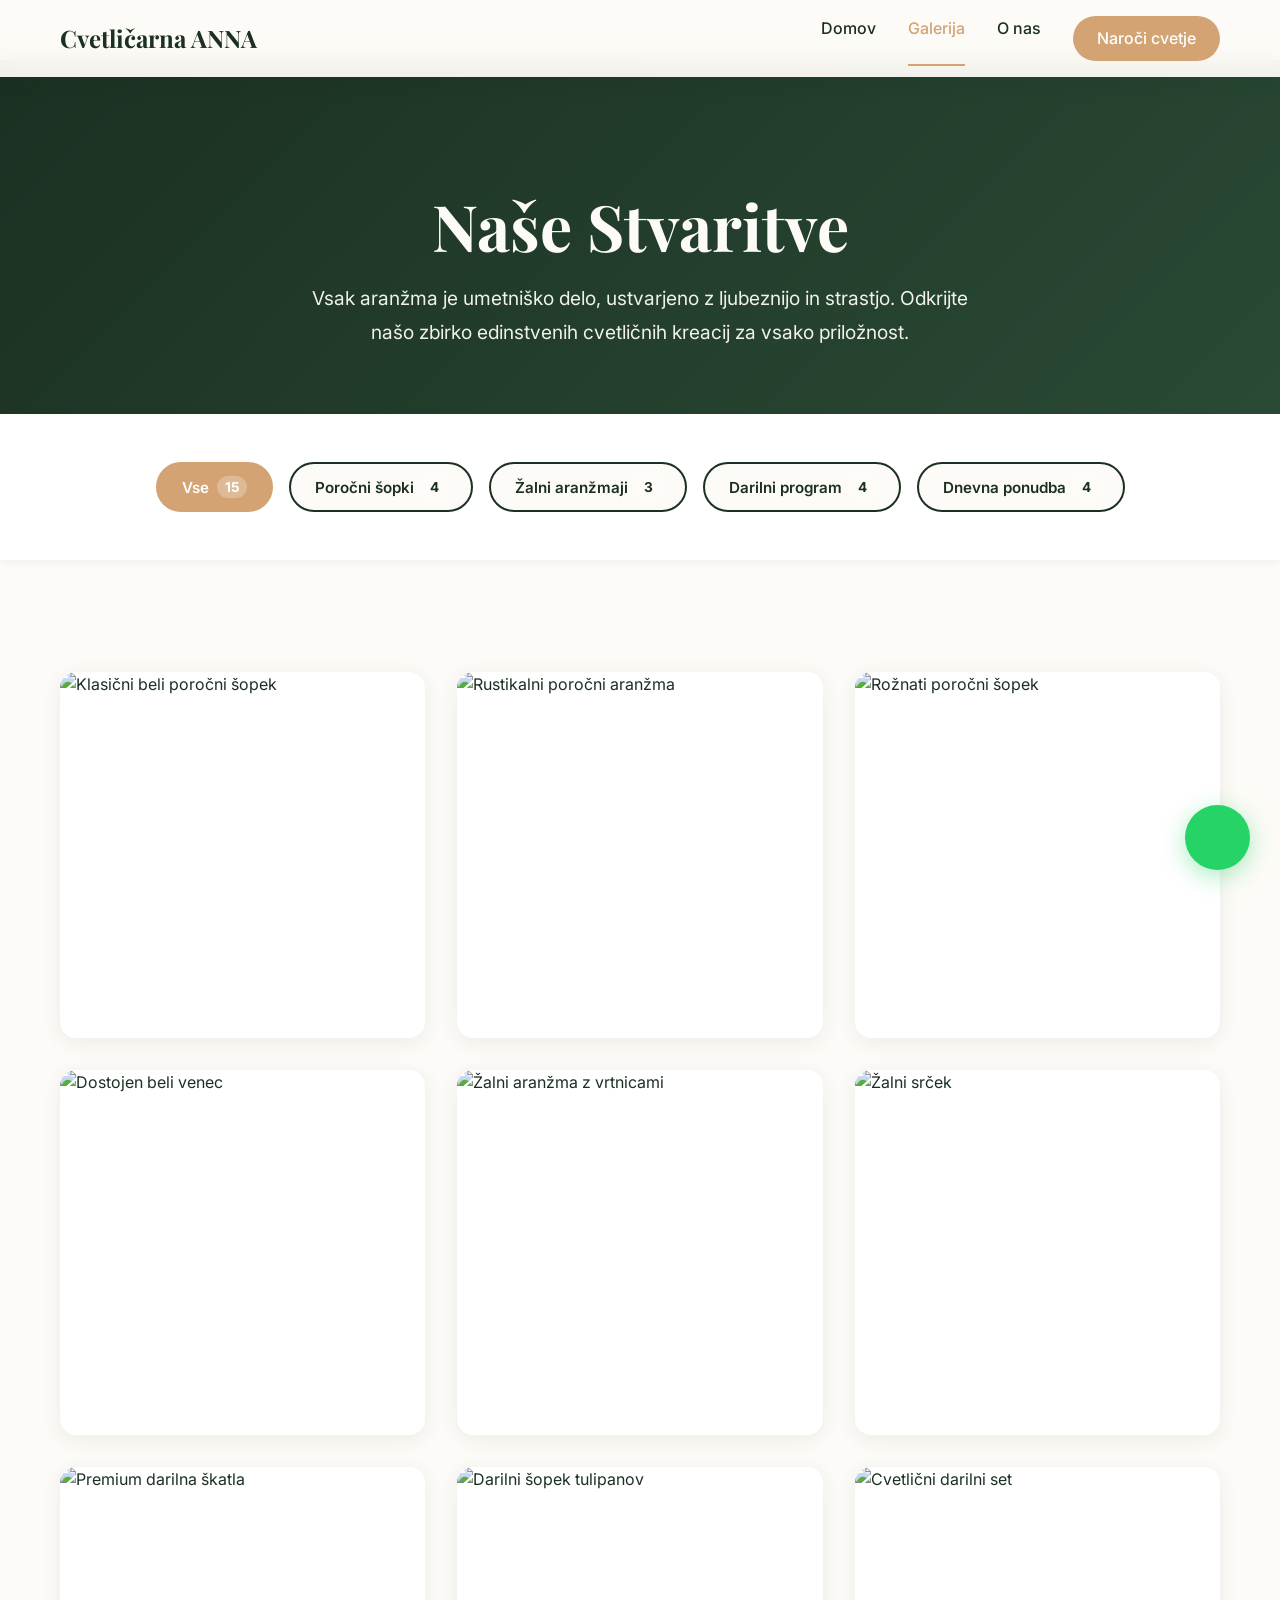
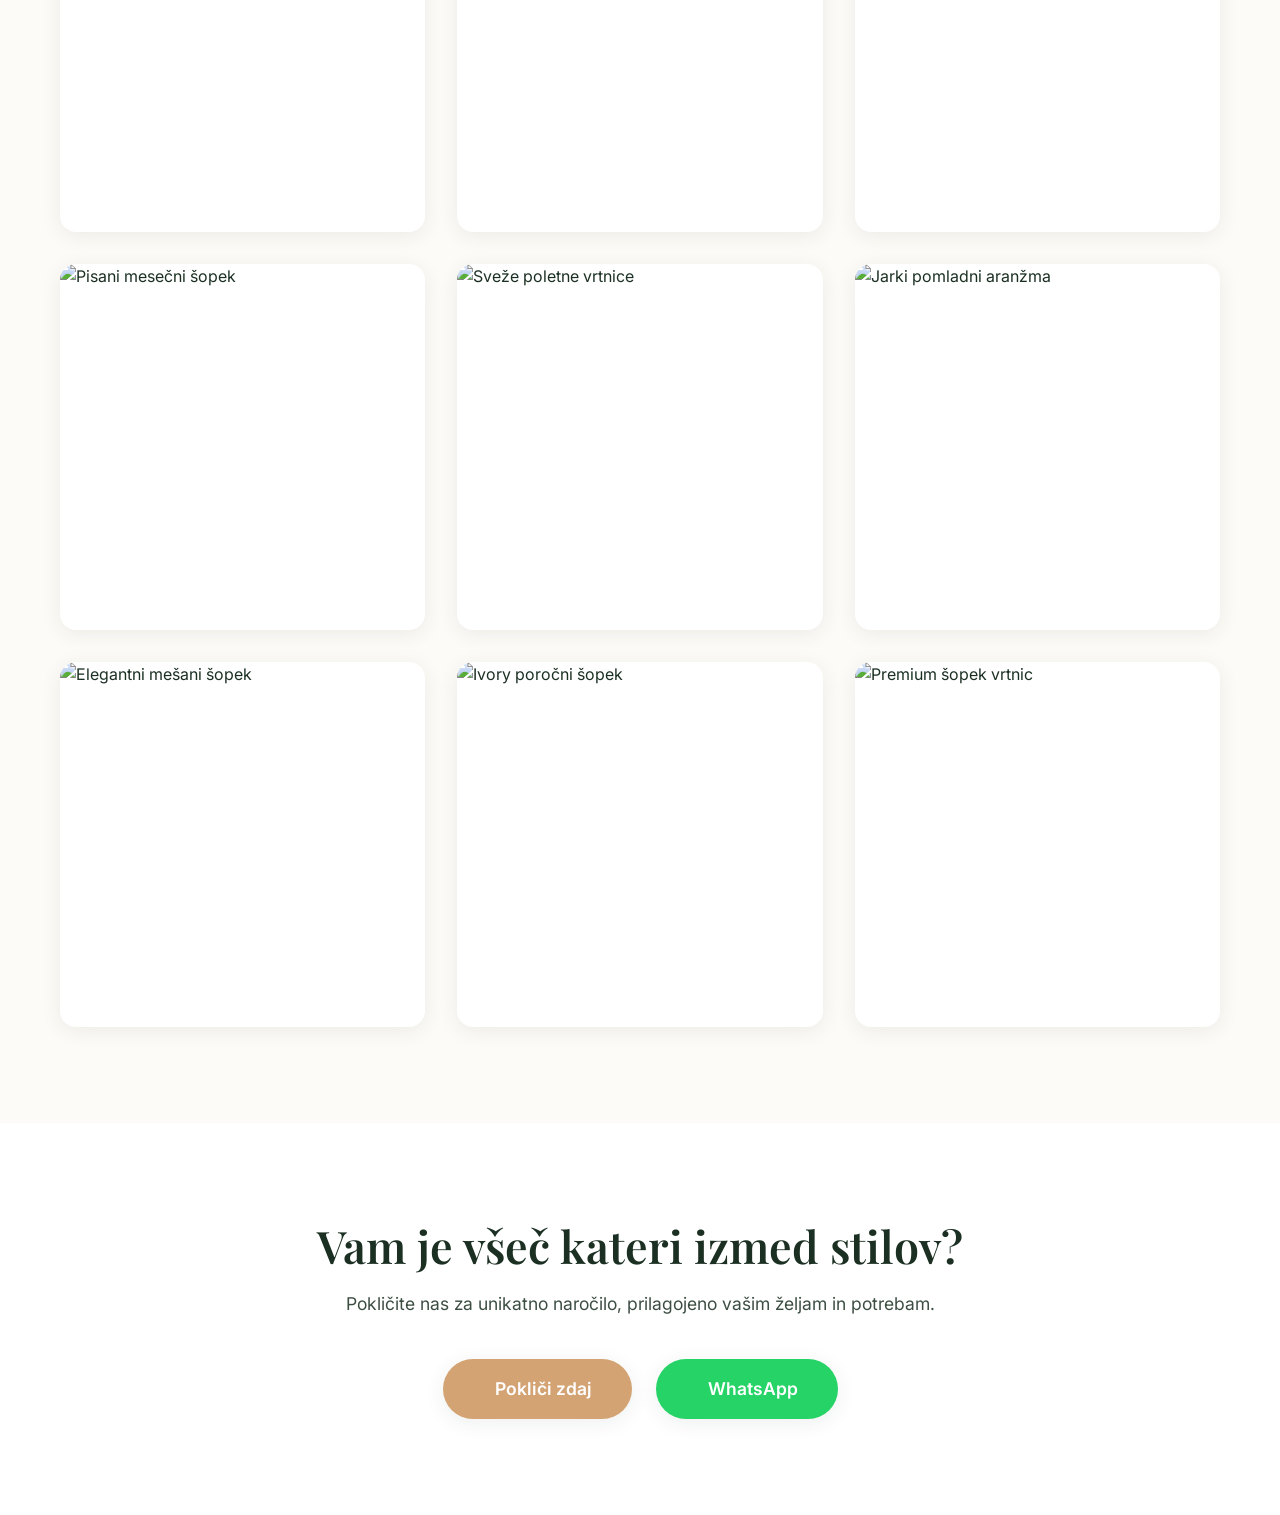
==== gallery.html @ af49a49c "first commit - Cvetlicarna ANNA website with gallery and order form" ====
<!DOCTYPE html>
<html lang="sl">
<head>
    <meta charset="UTF-8">
    <meta name="viewport" content="width=device-width, initial-scale=1.0">
    <meta name="description" content="Galerija Cvetličarne ANNA - Oglejte si naše najlepše cvetlične aranžmaje in šopke">
    <title>Galerija | Cvetličarna ANNA</title>
    
    <!-- Google Fonts -->
    <link rel="preconnect" href="https://fonts.googleapis.com">
    <link rel="preconnect" href="https://fonts.gstatic.com" crossorigin>
    <link href="https://fonts.googleapis.com/css2?family=Playfair+Display:wght@400;600;700&family=Inter:wght@300;400;500;600&display=swap" rel="stylesheet">
    
    <!-- Lucide Icons -->
    <script src="https://unpkg.com/lucide@latest"></script>
    
    <!-- CSS -->
    <link rel="stylesheet" href="styles.css">
    <link rel="stylesheet" href="gallery.css">
</head>
<body>
    <!-- Navigation -->
    <nav class="navbar">
        <div class="container">
            <div class="nav-content">
                <div class="logo">
                    <a href="index.html">Cvetličarna ANNA</a>
                </div>
                <div class="nav-links">
                    <a href="index.html">Domov</a>
                    <a href="gallery.html" class="active">Galerija</a>
                    <a href="index.html#about">O nas</a>
                    <a href="order.html" class="nav-cta">Naroči cvetje</a>
                </div>
                <button class="mobile-menu-toggle" id="mobileMenuToggle" aria-label="Odpri meni">
                    <span></span>
                    <span></span>
                    <span></span>
                </button>
            </div>
        </div>
    </nav>

    <!-- Mobile Menu -->
    <div class="mobile-menu" id="mobileMenu">
        <div class="mobile-menu-content">
            <a href="index.html" class="mobile-menu-link">
                <i data-lucide="home"></i>
                Domov
            </a>
            <a href="gallery.html" class="mobile-menu-link active">
                <i data-lucide="image"></i>
                Galerija
            </a>
            <a href="index.html#about" class="mobile-menu-link">
                <i data-lucide="info"></i>
                O nas
            </a>
            <a href="order.html" class="mobile-menu-link">
                <i data-lucide="shopping-bag"></i>
                Naroči cvetje
            </a>
        </div>
    </div>

    <!-- Gallery Header -->
    <section class="gallery-header">
        <div class="container">
            <h1 class="gallery-title">Naše Stvaritve</h1>
            <p class="gallery-subtitle">
                Vsak aranžma je umetniško delo, ustvarjeno z ljubeznijo in strastjo. 
                Odkrijte našo zbirko edinstvenih cvetličnih kreacij za vsako priložnost.
            </p>
        </div>
    </section>

    <!-- Filter Bar -->
    <section class="filter-section">
        <div class="container">
            <div class="filter-bar">
                <button class="filter-btn active" data-category="vse">
                    Vse
                    <span class="filter-count"></span>
                </button>
                <button class="filter-btn" data-category="porocni">
                    Poročni šopki
                    <span class="filter-count"></span>
                </button>
                <button class="filter-btn" data-category="zalni">
                    Žalni aranžmaji
                    <span class="filter-count"></span>
                </button>
                <button class="filter-btn" data-category="darilni">
                    Darilni program
                    <span class="filter-count"></span>
                </button>
                <button class="filter-btn" data-category="dnevna">
                    Dnevna ponudba
                    <span class="filter-count"></span>
                </button>
            </div>
        </div>
    </section>

    <!-- Gallery Grid -->
    <section class="gallery-section">
        <div class="container">
            <div class="gallery-grid" id="galleryGrid">
                <!-- Gallery items will be dynamically inserted here -->
            </div>
            
            <!-- Loading State -->
            <div class="loading-state" id="loadingState">
                <div class="spinner"></div>
                <p>Nalagamo galerijo...</p>
            </div>

            <!-- Empty State -->
            <div class="empty-state" id="emptyState" style="display: none;">
                <i data-lucide="search-x"></i>
                <p>Ni rezultatov za to kategorijo</p>
            </div>
        </div>
    </section>

    <!-- Call to Action -->
    <section class="gallery-cta">
        <div class="container">
            <div class="cta-content">
                <h2>Vam je všeč kateri izmed stilov?</h2>
                <p>Pokličite nas za unikatno naročilo, prilagojeno vašim željam in potrebam.</p>
                <div class="cta-buttons">
                    <a href="tel:+38640123456" class="cta-btn primary">
                        <i data-lucide="phone"></i>
                        Pokliči zdaj
                    </a>
                    <a href="https://wa.me/38640123456?text=Pozdravljeni,%20zanima%20me%20custom%20aranžma" 
                       class="cta-btn secondary" 
                       target="_blank">
                        <i data-lucide="message-circle"></i>
                        WhatsApp
                    </a>
                </div>
            </div>
        </div>
    </section>

    <!-- Lightbox Modal -->
    <div class="lightbox" id="lightbox">
        <button class="lightbox-close" id="lightboxClose" aria-label="Zapri">
            <i data-lucide="x"></i>
        </button>
        <button class="lightbox-nav lightbox-prev" id="lightboxPrev" aria-label="Prejšnja slika">
            <i data-lucide="chevron-left"></i>
        </button>
        <button class="lightbox-nav lightbox-next" id="lightboxNext" aria-label="Naslednja slika">
            <i data-lucide="chevron-right"></i>
        </button>
        <div class="lightbox-content">
            <img src="" alt="" id="lightboxImage">
            <div class="lightbox-info">
                <h3 id="lightboxTitle"></h3>
                <p id="lightboxCategory"></p>
                <p id="lightboxDescription"></p>
            </div>
        </div>
    </div>

    <!-- Sticky WhatsApp Button -->
    <a href="https://wa.me/38640123456?text=Pozdravljeni,%20zanima%20me%20naročilo%20šopka" 
       class="whatsapp-button" 
       target="_blank"
       aria-label="Naroči preko WhatsApp">
        <i data-lucide="message-circle"></i>
    </a>

    <!-- Gallery Data -->
    <script id="galleryData" type="application/json">
    [
        {
            "id": 1,
            "title": "Klasični beli poročni šopek",
            "category": "porocni",
            "description": "Eleganten šopek belih vrtnic in liziант z nežnimi detajli",
            "image": "https://images.unsplash.com/photo-1519225421980-715cb0215aed?w=800&q=80",
            "thumbnail": "https://images.unsplash.com/photo-1519225421980-715cb0215aed?w=400&q=80"
        },
        {
            "id": 2,
            "title": "Rustikalni poročni aranžma",
            "category": "porocni",
            "description": "Naravni šopek divjih cvetlic in zelenja z rustikalnim šarmom",
            "image": "https://images.unsplash.com/photo-1535254973040-607b474cb50d?w=800&q=80",
            "thumbnail": "https://images.unsplash.com/photo-1535254973040-607b474cb50d?w=400&q=80"
        },
        {
            "id": 3,
            "title": "Rožnati poročni šopek",
            "category": "porocni",
            "description": "Romantičen šopek rožnatih potonik in vrtnic",
            "image": "https://images.unsplash.com/photo-1525310072745-f49212b5ac6d?w=800&q=80",
            "thumbnail": "https://images.unsplash.com/photo-1525310072745-f49212b5ac6d?w=400&q=80"
        },
        {
            "id": 4,
            "title": "Dostojen beli venec",
            "category": "zalni",
            "description": "Klasičen žalni venec iz belih krizantem in lilij",
            "image": "https://images.unsplash.com/photo-1490750967868-88aa4486c946?w=800&q=80",
            "thumbnail": "https://images.unsplash.com/photo-1490750967868-88aa4486c946?w=400&q=80"
        },
        {
            "id": 5,
            "title": "Žalni aranžma z vrtnicami",
            "category": "zalni",
            "description": "Eleganten žalni šopek rdečih in belih vrtnic",
            "image": "https://images.unsplash.com/photo-1455659817273-f96807779a8a?w=800&q=80",
            "thumbnail": "https://images.unsplash.com/photo-1455659817273-f96807779a8a?w=400&q=80"
        },
        {
            "id": 6,
            "title": "Žalni srček",
            "category": "zalni",
            "description": "Srčast žalni aranžma z belimi cvetlicami",
            "image": "https://images.unsplash.com/photo-1508610048659-a06b669e3321?w=800&q=80",
            "thumbnail": "https://images.unsplash.com/photo-1508610048659-a06b669e3321?w=400&q=80"
        },
        {
            "id": 7,
            "title": "Premium darilna škatla",
            "category": "darilni",
            "description": "Luksuzna škatla z rožami in pralineji",
            "image": "https://images.unsplash.com/photo-1591886960571-74d43a9d4166?w=800&q=80",
            "thumbnail": "https://images.unsplash.com/photo-1591886960571-74d43a9d4166?w=400&q=80"
        },
        {
            "id": 8,
            "title": "Darilni šopek tulipanov",
            "category": "darilni",
            "description": "Sveži barviti tulipani v elegantnem zavoju",
            "image": "https://images.unsplash.com/photo-1490750967868-88aa4486c946?w=800&q=80",
            "thumbnail": "https://images.unsplash.com/photo-1490750967868-88aa4486c946?w=400&q=80"
        },
        {
            "id": 9,
            "title": "Cvetlični darilni set",
            "category": "darilni",
            "description": "Komplet cvetlic z dišečimi svečkami",
            "image": "https://images.unsplash.com/photo-1563241527-3004b7be0ffd?w=800&q=80",
            "thumbnail": "https://images.unsplash.com/photo-1563241527-3004b7be0ffd?w=400&q=80"
        },
        {
            "id": 10,
            "title": "Pisani mesečni šopek",
            "category": "dnevna",
            "description": "Sezonski miks najsvežjih cvetlic dneva",
            "image": "https://images.unsplash.com/photo-1561181286-d3fee7d55364?w=800&q=80",
            "thumbnail": "https://images.unsplash.com/photo-1561181286-d3fee7d55364?w=400&q=80"
        },
        {
            "id": 11,
            "title": "Sveže poletne vrtnice",
            "category": "dnevna",
            "description": "Klasičen šopek rdečih vrtnic",
            "image": "https://images.unsplash.com/photo-1518895312237-a9e23508077d?w=800&q=80",
            "thumbnail": "https://images.unsplash.com/photo-1518895312237-a9e23508077d?w=400&q=80"
        },
        {
            "id": 12,
            "title": "Jarki pomladni aranžma",
            "category": "dnevna",
            "description": "Barvit miks pomladnih cvetlic",
            "image": "https://images.unsplash.com/photo-1487070183336-b863922373d4?w=800&q=80",
            "thumbnail": "https://images.unsplash.com/photo-1487070183336-b863922373d4?w=400&q=80"
        },
        {
            "id": 13,
            "title": "Elegantni mešani šopek",
            "category": "dnevna",
            "description": "Kombinacija eksotičnih in klasičnih cvetlic",
            "image": "https://images.unsplash.com/photo-1496062031456-07b8f162a322?w=800&q=80",
            "thumbnail": "https://images.unsplash.com/photo-1496062031456-07b8f162a322?w=400&q=80"
        },
        {
            "id": 14,
            "title": "Ivory poročni šopek",
            "category": "porocni",
            "description": "Razkošen šopek slonokoščenih vrtnic z zlatimi akcenti",
            "image": "https://images.unsplash.com/photo-1515440866-36c7a41c65b3?w=800&q=80",
            "thumbnail": "https://images.unsplash.com/photo-1515440866-36c7a41c65b3?w=400&q=80"
        },
        {
            "id": 15,
            "title": "Premium šopek vrtnic",
            "category": "darilni",
            "description": "101 rdeča vrtnica v premium izvedbi",
            "image": "https://images.unsplash.com/photo-1503935985-b18e9f933588?w=800&q=80",
            "thumbnail": "https://images.unsplash.com/photo-1503935985-b18e9f933588?w=400&q=80"
        }
    ]
    </script>

    <!-- JavaScript -->
    <script src="navigation.js"></script>
    <script src="gallery.js"></script>
    <script>
        lucide.createIcons();
    </script>
</body>
</html>
---- styles.css ----
/* ==========================================
   CSS Variables & Reset
   ========================================== */

:root {
    --cream: #FDFBF7;
    --forest-green: #1B3022;
    --dusty-rose: #D4A373;
    --white: #FFFFFF;
    --light-green: #2a4a35;
    --soft-shadow: 0 4px 20px rgba(27, 48, 34, 0.08);
    --medium-shadow: 0 8px 30px rgba(27, 48, 34, 0.12);
    --hover-shadow: 0 12px 40px rgba(27, 48, 34, 0.16);
}

* {
    margin: 0;
    padding: 0;
    box-sizing: border-box;
}

html {
    scroll-behavior: smooth;
}

body {
    font-family: 'Inter', sans-serif;
    background-color: var(--cream);
    color: var(--forest-green);
    line-height: 1.6;
    overflow-x: hidden;
}

h1, h2, h3, h4, h5, h6 {
    font-family: 'Playfair Display', serif;
    font-weight: 600;
    line-height: 1.2;
}

a {
    text-decoration: none;
    color: inherit;
}

img {
    max-width: 100%;
    height: auto;
    display: block;
}

/* ==========================================
   Container & Utilities
   ========================================== */

.container {
    max-width: 1200px;
    margin: 0 auto;
    padding: 0 20px;
}

/* ==========================================
   Navigation
   ========================================== */

.navbar {
    position: fixed;
    top: 0;
    left: 0;
    right: 0;
    background: rgba(253, 251, 247, 0.95);
    backdrop-filter: blur(10px);
    box-shadow: var(--soft-shadow);
    z-index: 1000;
    padding: 1rem 0;
}

.nav-content {
    display: flex;
    justify-content: space-between;
    align-items: center;
}

.logo {
    font-family: 'Playfair Display', serif;
    font-size: 1.5rem;
    font-weight: 700;
    color: var(--forest-green);
}

.nav-links {
    display: flex;
    gap: 2rem;
}

.nav-links a {
    color: var(--forest-green);
    font-weight: 500;
    transition: color 0.3s ease;
    position: relative;
}

.nav-links a::after {
    content: '';
    position: absolute;
    bottom: -5px;
    left: 0;
    width: 0;
    height: 2px;
    background: var(--dusty-rose);
    transition: width 0.3s ease;
}

.nav-links a:hover {
    color: var(--dusty-rose);
}

.nav-links a:hover::after {
    width: 100%;
}

/* Navigation CTA Button */
.nav-cta {
    background: var(--dusty-rose);
    color: var(--white) !important;
    padding: 0.6rem 1.5rem;
    border-radius: 50px;
    font-weight: 600;
    transition: all 0.3s ease;
}

.nav-cta:hover {
    background: #c49363;
    transform: translateY(-2px);
}

.nav-cta::after {
    display: none;
}

.nav-links a.active {
    color: var(--dusty-rose);
}

.nav-links a.active::after {
    width: 100%;
}

/* Logo Link */
.logo a {
    color: var(--forest-green);
    text-decoration: none;
}

/* Mobile Menu Toggle */
.mobile-menu-toggle {
    display: none;
    flex-direction: column;
    gap: 5px;
    background: transparent;
    border: none;
    cursor: pointer;
    padding: 0.5rem;
    z-index: 1001;
}

.mobile-menu-toggle span {
    width: 28px;
    height: 3px;
    background: var(--forest-green);
    border-radius: 3px;
    transition: all 0.3s ease;
}

.mobile-menu-toggle.active span:nth-child(1) {
    transform: rotate(45deg) translate(8px, 8px);
}

.mobile-menu-toggle.active span:nth-child(2) {
    opacity: 0;
}

.mobile-menu-toggle.active span:nth-child(3) {
    transform: rotate(-45deg) translate(7px, -7px);
}

/* Mobile Menu */
.mobile-menu {
    position: fixed;
    top: 60px;
    left: 0;
    right: 0;
    background: var(--white);
    box-shadow: 0 10px 30px rgba(0, 0, 0, 0.1);
    z-index: 999;
    transform: translateY(-100%);
    opacity: 0;
    transition: all 0.3s ease;
    visibility: hidden;
}

.mobile-menu.active {
    transform: translateY(0);
    opacity: 1;
    visibility: visible;
}

.mobile-menu-content {
    padding: 1rem 0;
}

.mobile-menu-link {
    display: flex;
    align-items: center;
    gap: 1rem;
    padding: 1rem 2rem;
    color: var(--forest-green);
    font-weight: 500;
    transition: all 0.3s ease;
    border-left: 4px solid transparent;
}

.mobile-menu-link:hover,
.mobile-menu-link.active {
    background: var(--cream);
    border-left-color: var(--dusty-rose);
    color: var(--dusty-rose);
}

.mobile-menu-link svg {
    width: 22px;
    height: 22px;
}

/* ==========================================
   Hero Section
   ========================================== */

.hero {
    position: relative;
    height: 100vh;
    min-height: 600px;
    display: flex;
    align-items: center;
    justify-content: center;
    background: linear-gradient(135deg, var(--forest-green) 0%, var(--light-green) 100%);
    background-image: 
        linear-gradient(135deg, rgba(27, 48, 34, 0.85) 0%, rgba(42, 74, 53, 0.85) 100%),
        url('data:image/svg+xml,%3Csvg width="60" height="60" viewBox="0 0 60 60" xmlns="http://www.w3.org/2000/svg"%3E%3Cg fill="none" fill-rule="evenodd"%3E%3Cg fill="%23ffffff" fill-opacity="0.05"%3E%3Cpath d="M36 34v-4h-2v4h-4v2h4v4h2v-4h4v-2h-4zm0-30V0h-2v4h-4v2h4v4h2V6h4V4h-4zM6 34v-4H4v4H0v2h4v4h2v-4h4v-2H6zM6 4V0H4v4H0v2h4v4h2V6h4V4H6z"/%3E%3C/g%3E%3C/g%3E%3C/svg%3E');
    text-align: center;
    overflow: hidden;
    margin-top: 60px;
}

.hero-overlay {
    position: absolute;
    top: 0;
    left: 0;
    right: 0;
    bottom: 0;
    background: radial-gradient(circle at 50% 50%, rgba(212, 163, 115, 0.1) 0%, transparent 70%);
}

.hero-content {
    position: relative;
    z-index: 2;
    padding: 2rem;
    animation: fadeInUp 1s ease-out;
}

.hero-title {
    font-size: clamp(2.5rem, 6vw, 4.5rem);
    color: var(--cream);
    margin-bottom: 1rem;
    text-shadow: 2px 2px 20px rgba(0, 0, 0, 0.3);
}

.hero-subtitle {
    font-size: clamp(1rem, 2vw, 1.4rem);
    color: var(--cream);
    margin-bottom: 2.5rem;
    opacity: 0.95;
}

.cta-button {
    display: inline-flex;
    align-items: center;
    gap: 0.75rem;
    background: var(--dusty-rose);
    color: var(--white);
    padding: 1rem 2.5rem;
    border-radius: 50px;
    font-weight: 600;
    font-size: 1.1rem;
    box-shadow: var(--medium-shadow);
    transition: all 0.3s ease;
}

.cta-button:hover {
    background: #c49363;
    transform: translateY(-3px);
    box-shadow: var(--hover-shadow);
}

.cta-button svg {
    width: 24px;
    height: 24px;
}

@keyframes fadeInUp {
    from {
        opacity: 0;
        transform: translateY(30px);
    }
    to {
        opacity: 1;
        transform: translateY(0);
    }
}

/* ==========================================
   About Section
   ========================================== */

.about {
    padding: 6rem 0;
    background: var(--cream);
}

.about-content {
    display: grid;
    grid-template-columns: 1fr 1fr;
    gap: 4rem;
    align-items: center;
}

.section-title {
    font-size: clamp(2rem, 4vw, 3rem);
    color: var(--forest-green);
    margin-bottom: 1.5rem;
}

.section-title.centered {
    text-align: center;
}

.section-subtitle {
    text-align: center;
    font-size: 1.1rem;
    color: var(--light-green);
    margin-bottom: 3rem;
    opacity: 0.9;
}

.about-text p {
    margin-bottom: 1.5rem;
    color: var(--forest-green);
    font-size: 1.05rem;
    line-height: 1.8;
}

.about-image {
    position: relative;
}

.image-placeholder {
    background: linear-gradient(135deg, var(--forest-green), var(--light-green));
    aspect-ratio: 4/5;
    border-radius: 20px;
    display: flex;
    flex-direction: column;
    align-items: center;
    justify-content: center;
    color: var(--cream);
    box-shadow: var(--medium-shadow);
}

.image-placeholder svg {
    width: 80px;
    height: 80px;
    margin-bottom: 1rem;
    opacity: 0.8;
}

.image-placeholder p {
    font-family: 'Playfair Display', serif;
    font-size: 1.2rem;
}

/* ==========================================
   Services Section
   ========================================== */

.services {
    padding: 6rem 0;
    background: var(--white);
}

.services-grid {
    display: grid;
    grid-template-columns: repeat(auto-fit, minmax(250px, 1fr));
    gap: 2rem;
    margin-top: 3rem;
}

.service-card {
    position: relative;
    background: var(--cream);
    padding: 2.5rem 2rem;
    border-radius: 16px;
    text-align: center;
    transition: all 0.4s ease;
    overflow: hidden;
    box-shadow: var(--soft-shadow);
}

.service-card::before {
    content: '';
    position: absolute;
    top: 0;
    left: 0;
    right: 0;
    height: 4px;
    background: var(--dusty-rose);
    transform: scaleX(0);
    transition: transform 0.4s ease;
}

.service-card:hover::before {
    transform: scaleX(1);
}

.service-card:hover {
    transform: translateY(-8px);
    box-shadow: var(--hover-shadow);
}

.service-icon {
    width: 80px;
    height: 80px;
    margin: 0 auto 1.5rem;
    background: var(--forest-green);
    border-radius: 50%;
    display: flex;
    align-items: center;
    justify-content: center;
    transition: all 0.4s ease;
}

.service-card:hover .service-icon {
    background: var(--dusty-rose);
    transform: scale(1.1);
}

.service-icon svg {
    width: 40px;
    height: 40px;
    color: var(--cream);
}

.service-card h3 {
    font-size: 1.5rem;
    margin-bottom: 1rem;
    color: var(--forest-green);
}

.service-card p {
    color: var(--forest-green);
    opacity: 0.85;
    line-height: 1.6;
}

.card-accent {
    position: absolute;
    bottom: -20px;
    right: -20px;
    width: 100px;
    height: 100px;
    background: var(--dusty-rose);
    opacity: 0.05;
    border-radius: 50%;
}

/* ==========================================
   Gallery Section
   ========================================== */

.gallery {
    padding: 6rem 0;
    background: var(--cream);
}

.gallery-grid {
    display: grid;
    grid-template-columns: repeat(auto-fit, minmax(300px, 1fr));
    gap: 1.5rem;
    margin-top: 3rem;
}

.gallery-item {
    position: relative;
    overflow: hidden;
    border-radius: 12px;
    aspect-ratio: 1;
    box-shadow: var(--soft-shadow);
    transition: all 0.4s ease;
}

.gallery-item:hover {
    transform: scale(1.03);
    box-shadow: var(--hover-shadow);
}

.gallery-placeholder {
    width: 100%;
    height: 100%;
    background: linear-gradient(135deg, var(--light-green), var(--forest-green));
    display: flex;
    flex-direction: column;
    align-items: center;
    justify-content: center;
    color: var(--cream);
}

.gallery-placeholder svg {
    width: 50px;
    height: 50px;
    margin-bottom: 1rem;
    opacity: 0.7;
}

.gallery-placeholder p {
    font-family: 'Playfair Display', serif;
    font-size: 1.1rem;
    opacity: 0.9;
}

/* ==========================================
   Testimonials Section
   ========================================== */

.testimonials {
    padding: 6rem 0;
    background: var(--white);
}

.rating-summary {
    text-align: center;
    margin-bottom: 3rem;
}

.stars {
    display: flex;
    justify-content: center;
    gap: 0.5rem;
    margin-bottom: 1rem;
}

.star-filled {
    color: #FFB800;
    fill: #FFB800;
    width: 28px;
    height: 28px;
}

.rating-text {
    font-size: 1.1rem;
    color: var(--forest-green);
    font-weight: 500;
}

.testimonials-grid {
    display: grid;
    grid-template-columns: repeat(auto-fit, minmax(300px, 1fr));
    gap: 2rem;
    margin-top: 2rem;
}

.testimonial-card {
    background: var(--cream);
    padding: 2rem;
    border-radius: 16px;
    box-shadow: var(--soft-shadow);
    transition: all 0.3s ease;
}

.testimonial-card:hover {
    transform: translateY(-5px);
    box-shadow: var(--medium-shadow);
}

.stars-small {
    display: flex;
    gap: 0.3rem;
    margin-bottom: 1rem;
}

.stars-small svg {
    width: 18px;
    height: 18px;
}

.testimonial-text {
    font-style: italic;
    margin-bottom: 1rem;
    line-height: 1.7;
    color: var(--forest-green);
}

.testimonial-author {
    font-weight: 600;
    color: var(--dusty-rose);
}

/* ==========================================
   Footer Section
   ========================================== */

.footer {
    background: var(--forest-green);
    color: var(--cream);
    padding: 4rem 0 2rem;
}

.footer-content {
    display: grid;
    grid-template-columns: repeat(auto-fit, minmax(250px, 1fr));
    gap: 3rem;
    margin-bottom: 3rem;
}

.footer-column h3 {
    font-size: 1.8rem;
    margin-bottom: 1rem;
    color: var(--cream);
}

.footer-column h4 {
    font-size: 1.3rem;
    margin-bottom: 1rem;
    color: var(--dusty-rose);
}

.footer-description {
    opacity: 0.9;
    line-height: 1.6;
}

.contact-item {
    display: flex;
    align-items: center;
    gap: 0.75rem;
    margin-bottom: 1rem;
}

.contact-item svg {
    width: 20px;
    height: 20px;
    color: var(--dusty-rose);
}

.contact-item a {
    transition: color 0.3s ease;
}

.contact-item a:hover {
    color: var(--dusty-rose);
}

.map-placeholder {
    background: var(--light-green);
    padding: 2rem;
    border-radius: 12px;
    text-align: center;
    cursor: pointer;
    transition: all 0.3s ease;
}

.map-placeholder:hover {
    background: var(--dusty-rose);
}

.map-placeholder svg {
    width: 40px;
    height: 40px;
    margin: 0 auto 0.5rem;
}

.map-placeholder small {
    display: block;
    opacity: 0.8;
    margin-top: 0.5rem;
}

.footer-bottom {
    text-align: center;
    padding-top: 2rem;
    border-top: 1px solid rgba(253, 251, 247, 0.1);
    opacity: 0.8;
}

/* ==========================================
   WhatsApp Button
   ========================================== */

.whatsapp-button {
    position: fixed;
    bottom: 30px;
    right: 30px;
    width: 65px;
    height: 65px;
    background: #25D366;
    border-radius: 50%;
    display: flex;
    align-items: center;
    justify-content: center;
    box-shadow: 0 6px 25px rgba(37, 211, 102, 0.4);
    z-index: 9999;
    transition: all 0.3s ease;
    animation: pulse 2s infinite;
}

.whatsapp-button:hover {
    transform: scale(1.1);
    box-shadow: 0 8px 30px rgba(37, 211, 102, 0.6);
}

.whatsapp-button svg {
    width: 35px;
    height: 35px;
    color: white;
}

@keyframes pulse {
    0%, 100% {
        box-shadow: 0 6px 25px rgba(37, 211, 102, 0.4);
    }
    50% {
        box-shadow: 0 6px 35px rgba(37, 211, 102, 0.6);
    }
}

/* ==========================================
   Responsive Design
   ========================================== */

@media (max-width: 768px) {
    .nav-links {
        display: none;
    }

    .mobile-menu-toggle {
        display: flex;
    }

    .hero {
        margin-top: 60px;
        min-height: 500px;
    }

    .hero-content {
        padding: 1rem;
    }

    .about-content {
        grid-template-columns: 1fr;
        gap: 2rem;
    }

    .about-image {
        order: -1;
    }

    .services-grid {
        grid-template-columns: 1fr;
    }

    .gallery-grid {
        grid-template-columns: repeat(auto-fit, minmax(200px, 1fr));
        gap: 1rem;
    }

    .testimonials-grid {
        grid-template-columns: 1fr;
    }

    .footer-content {
        grid-template-columns: 1fr;
        gap: 2rem;
    }

    .whatsapp-button {
        width: 55px;
        height: 55px;
        bottom: 20px;
        right: 20px;
    }

    .whatsapp-button svg {
        width: 30px;
        height: 30px;
    }
}

@media (max-width: 480px) {
    .nav-links {
        display: none;
    }

    .mobile-menu-toggle {
        display: flex;
    }

    .logo {
        font-size: 1.2rem;
    }

    .section-title {
        font-size: 1.8rem;
    }

    .cta-button {
        padding: 0.9rem 2rem;
        font-size: 1rem;
    }
}

/* ==========================================
   Performance Optimizations
   ========================================== */

@media (prefers-reduced-motion: reduce) {
    * {
        animation-duration: 0.01ms !important;
        animation-iteration-count: 1 !important;
        transition-duration: 0.01ms !important;
    }
}
---- gallery.css ----
/* ==========================================
   Gallery Page Styles
   ========================================== */

/* Gallery Header */
.gallery-header {
    padding: 8rem 0 4rem;
    background: linear-gradient(135deg, var(--forest-green) 0%, var(--light-green) 100%);
    text-align: center;
    margin-top: 60px;
}

.gallery-title {
    font-size: clamp(2.5rem, 5vw, 4rem);
    color: var(--cream);
    margin-bottom: 1rem;
    font-weight: 700;
}

.gallery-subtitle {
    font-size: clamp(1rem, 2vw, 1.2rem);
    color: var(--cream);
    max-width: 700px;
    margin: 0 auto;
    opacity: 0.95;
    line-height: 1.8;
}

/* Filter Section */
.filter-section {
    padding: 3rem 0;
    background: var(--white);
    position: sticky;
    top: 60px;
    z-index: 100;
    box-shadow: 0 2px 10px rgba(0, 0, 0, 0.05);
}

.filter-bar {
    display: flex;
    gap: 1rem;
    justify-content: center;
    flex-wrap: wrap;
}

.filter-btn {
    padding: 0.75rem 1.5rem;
    background: var(--cream);
    color: var(--forest-green);
    border: 2px solid var(--forest-green);
    border-radius: 50px;
    font-weight: 600;
    font-size: 0.95rem;
    cursor: pointer;
    transition: all 0.3s ease;
    display: flex;
    align-items: center;
    gap: 0.5rem;
    font-family: 'Inter', sans-serif;
}

.filter-btn:hover {
    background: var(--forest-green);
    color: var(--cream);
    transform: translateY(-2px);
    box-shadow: var(--soft-shadow);
}

.filter-btn.active {
    background: var(--dusty-rose);
    border-color: var(--dusty-rose);
    color: var(--white);
}

.filter-count {
    background: rgba(255, 255, 255, 0.3);
    padding: 0.2rem 0.5rem;
    border-radius: 12px;
    font-size: 0.85rem;
    font-weight: 700;
}

.filter-btn.active .filter-count {
    background: rgba(255, 255, 255, 0.25);
}

/* Gallery Section */
.gallery-section {
    padding: 4rem 0 6rem;
    background: var(--cream);
    min-height: 500px;
}

.gallery-grid {
    display: grid;
    grid-template-columns: repeat(auto-fill, minmax(300px, 1fr));
    gap: 2rem;
    animation: fadeIn 0.5s ease;
}

@keyframes fadeIn {
    from {
        opacity: 0;
    }
    to {
        opacity: 1;
    }
}

.gallery-item {
    position: relative;
    overflow: hidden;
    border-radius: 16px;
    cursor: pointer;
    background: var(--white);
    box-shadow: var(--soft-shadow);
    transition: all 0.4s cubic-bezier(0.4, 0, 0.2, 1);
    animation: scaleIn 0.5s cubic-bezier(0.4, 0, 0.2, 1);
}

@keyframes scaleIn {
    from {
        opacity: 0;
        transform: scale(0.9);
    }
    to {
        opacity: 1;
        transform: scale(1);
    }
}

.gallery-item.fade-out {
    animation: fadeOut 0.3s ease forwards;
}

@keyframes fadeOut {
    to {
        opacity: 0;
        transform: scale(0.95);
    }
}

.gallery-item:hover {
    transform: translateY(-8px);
    box-shadow: var(--hover-shadow);
}

.gallery-item-image {
    width: 100%;
    height: 350px;
    object-fit: cover;
    transition: transform 0.5s cubic-bezier(0.4, 0, 0.2, 1);
}

.gallery-item:hover .gallery-item-image {
    transform: scale(1.1);
}

.gallery-item-overlay {
    position: absolute;
    bottom: 0;
    left: 0;
    right: 0;
    background: linear-gradient(to top, rgba(27, 48, 34, 0.95), transparent);
    padding: 2rem 1.5rem 1.5rem;
    transform: translateY(100%);
    transition: transform 0.4s cubic-bezier(0.4, 0, 0.2, 1);
}

.gallery-item:hover .gallery-item-overlay {
    transform: translateY(0);
}

.gallery-item-title {
    color: var(--cream);
    font-size: 1.3rem;
    font-family: 'Playfair Display', serif;
    margin-bottom: 0.5rem;
}

.gallery-item-category {
    color: var(--dusty-rose);
    font-size: 0.9rem;
    font-weight: 600;
    text-transform: uppercase;
    letter-spacing: 0.5px;
    display: inline-block;
    padding: 0.25rem 0.75rem;
    background: rgba(212, 163, 115, 0.2);
    border-radius: 20px;
}

/* Loading State */
.loading-state {
    text-align: center;
    padding: 4rem 0;
}

.spinner {
    width: 50px;
    height: 50px;
    border: 4px solid var(--cream);
    border-top: 4px solid var(--dusty-rose);
    border-radius: 50%;
    margin: 0 auto 1rem;
    animation: spin 1s linear infinite;
}

@keyframes spin {
    to {
        transform: rotate(360deg);
    }
}

.loading-state p {
    color: var(--forest-green);
    font-size: 1.1rem;
}

/* Empty State */
.empty-state {
    text-align: center;
    padding: 4rem 0;
    color: var(--forest-green);
}

.empty-state svg {
    width: 80px;
    height: 80px;
    margin: 0 auto 1rem;
    opacity: 0.5;
}

.empty-state p {
    font-size: 1.2rem;
    opacity: 0.7;
}

/* Gallery CTA */
.gallery-cta {
    padding: 6rem 0;
    background: var(--white);
}

.cta-content {
    text-align: center;
    max-width: 700px;
    margin: 0 auto;
}

.cta-content h2 {
    font-size: clamp(2rem, 4vw, 2.8rem);
    color: var(--forest-green);
    margin-bottom: 1rem;
}

.cta-content p {
    font-size: 1.1rem;
    color: var(--forest-green);
    opacity: 0.85;
    margin-bottom: 2.5rem;
    line-height: 1.7;
}

.cta-buttons {
    display: flex;
    gap: 1.5rem;
    justify-content: center;
    flex-wrap: wrap;
}

.cta-btn {
    display: inline-flex;
    align-items: center;
    gap: 0.75rem;
    padding: 1rem 2.5rem;
    border-radius: 50px;
    font-weight: 600;
    font-size: 1.1rem;
    transition: all 0.3s ease;
    box-shadow: var(--soft-shadow);
}

.cta-btn svg {
    width: 22px;
    height: 22px;
}

.cta-btn.primary {
    background: var(--dusty-rose);
    color: var(--white);
}

.cta-btn.primary:hover {
    background: #c49363;
    transform: translateY(-3px);
    box-shadow: var(--hover-shadow);
}

.cta-btn.secondary {
    background: #25D366;
    color: var(--white);
}

.cta-btn.secondary:hover {
    background: #1fb855;
    transform: translateY(-3px);
    box-shadow: var(--hover-shadow);
}

/* Lightbox */
.lightbox {
    position: fixed;
    top: 0;
    left: 0;
    right: 0;
    bottom: 0;
    background: rgba(0, 0, 0, 0.95);
    z-index: 10000;
    display: none;
    align-items: center;
    justify-content: center;
    padding: 2rem;
    animation: lightboxFadeIn 0.3s ease;
}

.lightbox.active {
    display: flex;
}

@keyframes lightboxFadeIn {
    from {
        opacity: 0;
    }
    to {
        opacity: 1;
    }
}

.lightbox-content {
    max-width: 1200px;
    max-height: 90vh;
    display: flex;
    flex-direction: column;
    gap: 2rem;
    animation: lightboxSlideUp 0.4s cubic-bezier(0.4, 0, 0.2, 1);
}

@keyframes lightboxSlideUp {
    from {
        transform: translateY(50px);
        opacity: 0;
    }
    to {
        transform: translateY(0);
        opacity: 1;
    }
}

#lightboxImage {
    max-width: 100%;
    max-height: 70vh;
    object-fit: contain;
    border-radius: 12px;
    box-shadow: 0 20px 60px rgba(0, 0, 0, 0.5);
}

.lightbox-info {
    text-align: center;
    color: var(--cream);
}

.lightbox-info h3 {
    font-size: 2rem;
    margin-bottom: 0.5rem;
    color: var(--cream);
}

.lightbox-info p {
    font-size: 1.1rem;
    opacity: 0.9;
    line-height: 1.6;
}

#lightboxCategory {
    color: var(--dusty-rose);
    font-weight: 600;
    text-transform: uppercase;
    letter-spacing: 1px;
    margin-bottom: 0.5rem;
}

.lightbox-close {
    position: absolute;
    top: 2rem;
    right: 2rem;
    width: 50px;
    height: 50px;
    background: rgba(255, 255, 255, 0.1);
    border: 2px solid var(--cream);
    border-radius: 50%;
    color: var(--cream);
    cursor: pointer;
    transition: all 0.3s ease;
    display: flex;
    align-items: center;
    justify-content: center;
    backdrop-filter: blur(10px);
}

.lightbox-close:hover {
    background: var(--dusty-rose);
    border-color: var(--dusty-rose);
    transform: rotate(90deg);
}

.lightbox-close svg {
    width: 28px;
    height: 28px;
}

.lightbox-nav {
    position: absolute;
    top: 50%;
    transform: translateY(-50%);
    width: 60px;
    height: 60px;
    background: rgba(255, 255, 255, 0.1);
    border: 2px solid var(--cream);
    border-radius: 50%;
    color: var(--cream);
    cursor: pointer;
    transition: all 0.3s ease;
    display: flex;
    align-items: center;
    justify-content: center;
    backdrop-filter: blur(10px);
}

.lightbox-nav:hover {
    background: var(--dusty-rose);
    border-color: var(--dusty-rose);
}

.lightbox-nav svg {
    width: 32px;
    height: 32px;
}

.lightbox-prev {
    left: 2rem;
}

.lightbox-next {
    right: 2rem;
}

/* Navigation Active State */
.nav-links a.active {
    color: var(--dusty-rose);
}

.nav-links a.active::after {
    width: 100%;
}

/* Logo Link */
.logo a {
    color: var(--forest-green);
    text-decoration: none;
}

/* Responsive Design */
@media (max-width: 768px) {
    .gallery-header {
        padding: 6rem 0 3rem;
    }

    .gallery-title {
        font-size: 2rem;
    }

    .gallery-subtitle {
        font-size: 1rem;
        padding: 0 1rem;
    }

    .filter-section {
        padding: 2rem 0;
    }

    .filter-bar {
        gap: 0.75rem;
    }

    .filter-btn {
        padding: 0.6rem 1.2rem;
        font-size: 0.85rem;
    }

    .gallery-grid {
        grid-template-columns: repeat(auto-fill, minmax(250px, 1fr));
        gap: 1.5rem;
    }

    .gallery-item-image {
        height: 280px;
    }

    .cta-content h2 {
        font-size: 1.8rem;
    }

    .cta-buttons {
        flex-direction: column;
        gap: 1rem;
    }

    .cta-btn {
        width: 100%;
        justify-content: center;
    }

    .lightbox {
        padding: 1rem;
    }

    .lightbox-content {
        gap: 1rem;
    }

    #lightboxImage {
        max-height: 60vh;
    }

    .lightbox-info h3 {
        font-size: 1.5rem;
    }

    .lightbox-info p {
        font-size: 1rem;
    }

    .lightbox-close {
        top: 1rem;
        right: 1rem;
        width: 40px;
        height: 40px;
    }

    .lightbox-close svg {
        width: 24px;
        height: 24px;
    }

    .lightbox-nav {
        width: 45px;
        height: 45px;
    }

    .lightbox-nav svg {
        width: 24px;
        height: 24px;
    }

    .lightbox-prev {
        left: 0.5rem;
    }

    .lightbox-next {
        right: 0.5rem;
    }
}

@media (max-width: 480px) {
    .gallery-grid {
        grid-template-columns: 1fr;
        gap: 1.5rem;
    }

    .filter-btn .filter-count {
        display: none;
    }

    .gallery-item-image {
        height: 300px;
    }
}

/* Accessibility */
@media (prefers-reduced-motion: reduce) {
    .gallery-item,
    .lightbox,
    .lightbox-content {
        animation: none !important;
        transition-duration: 0.01ms !important;
    }
}
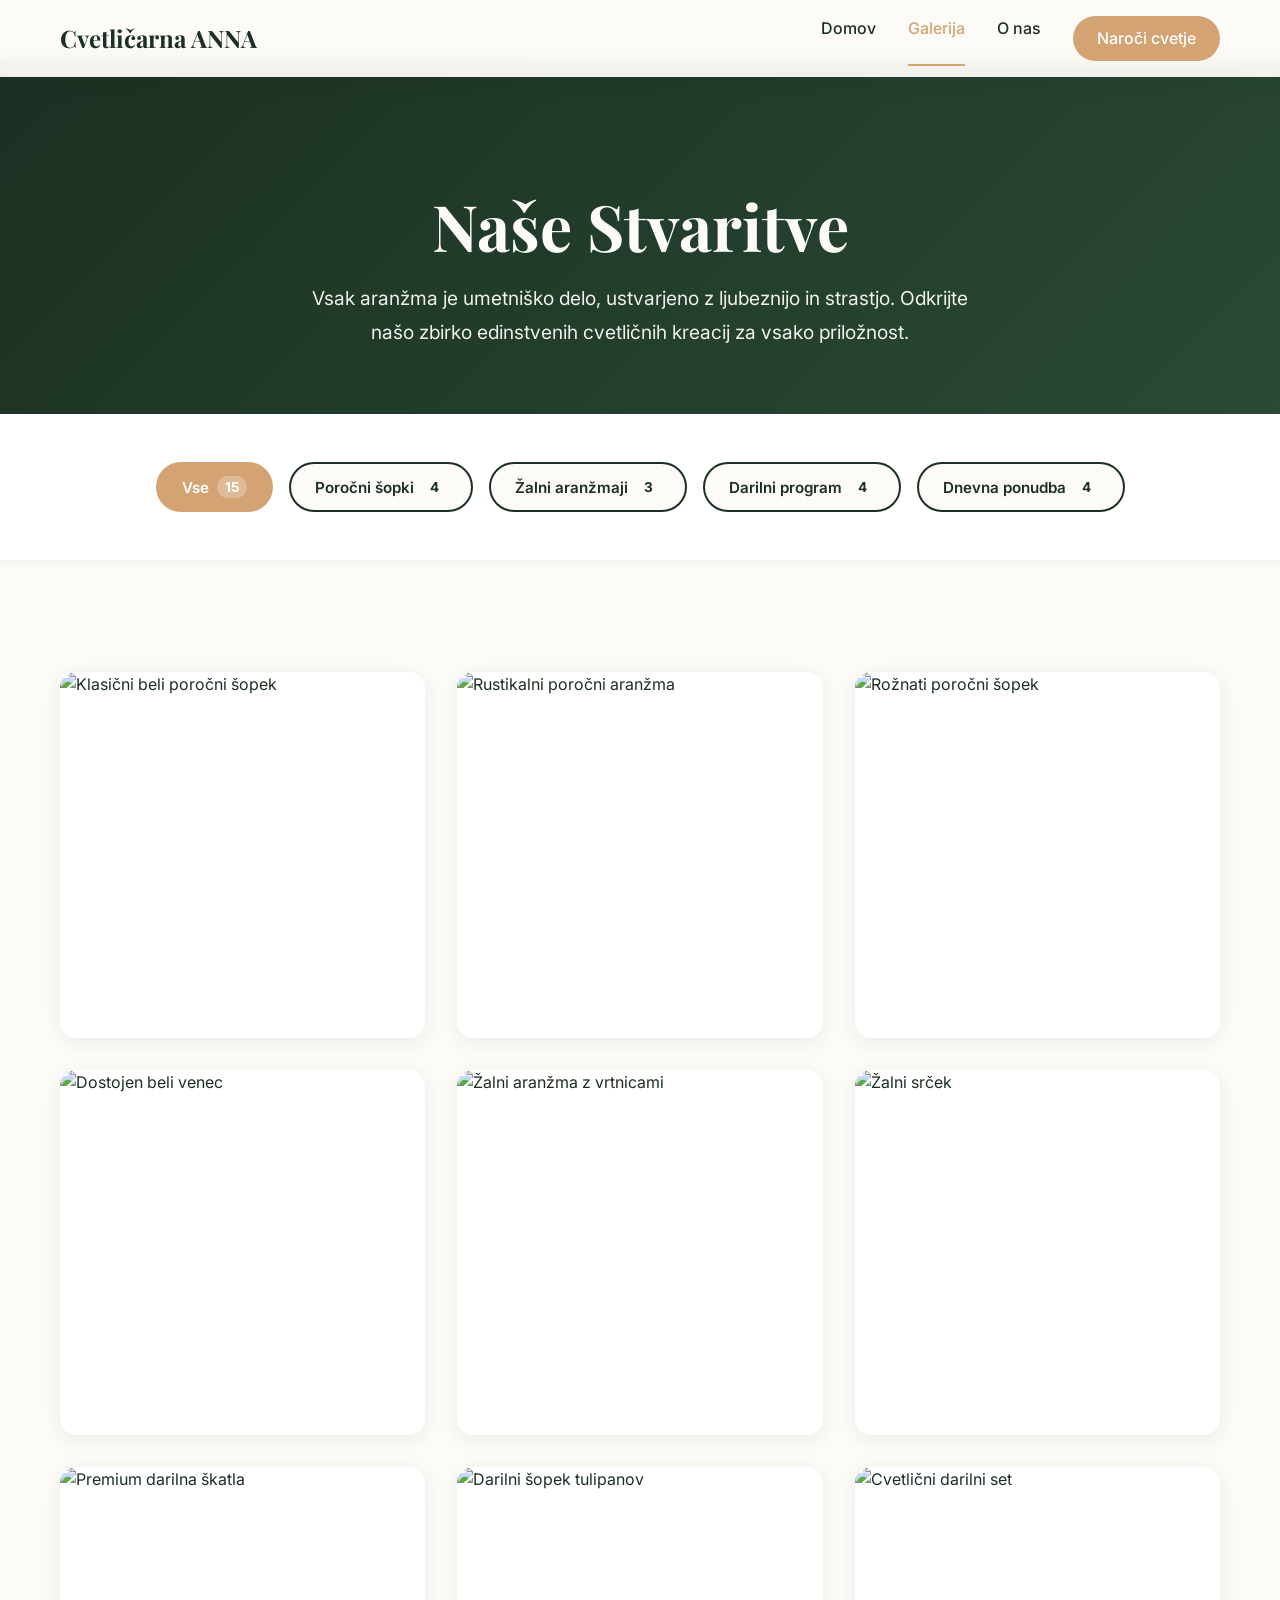
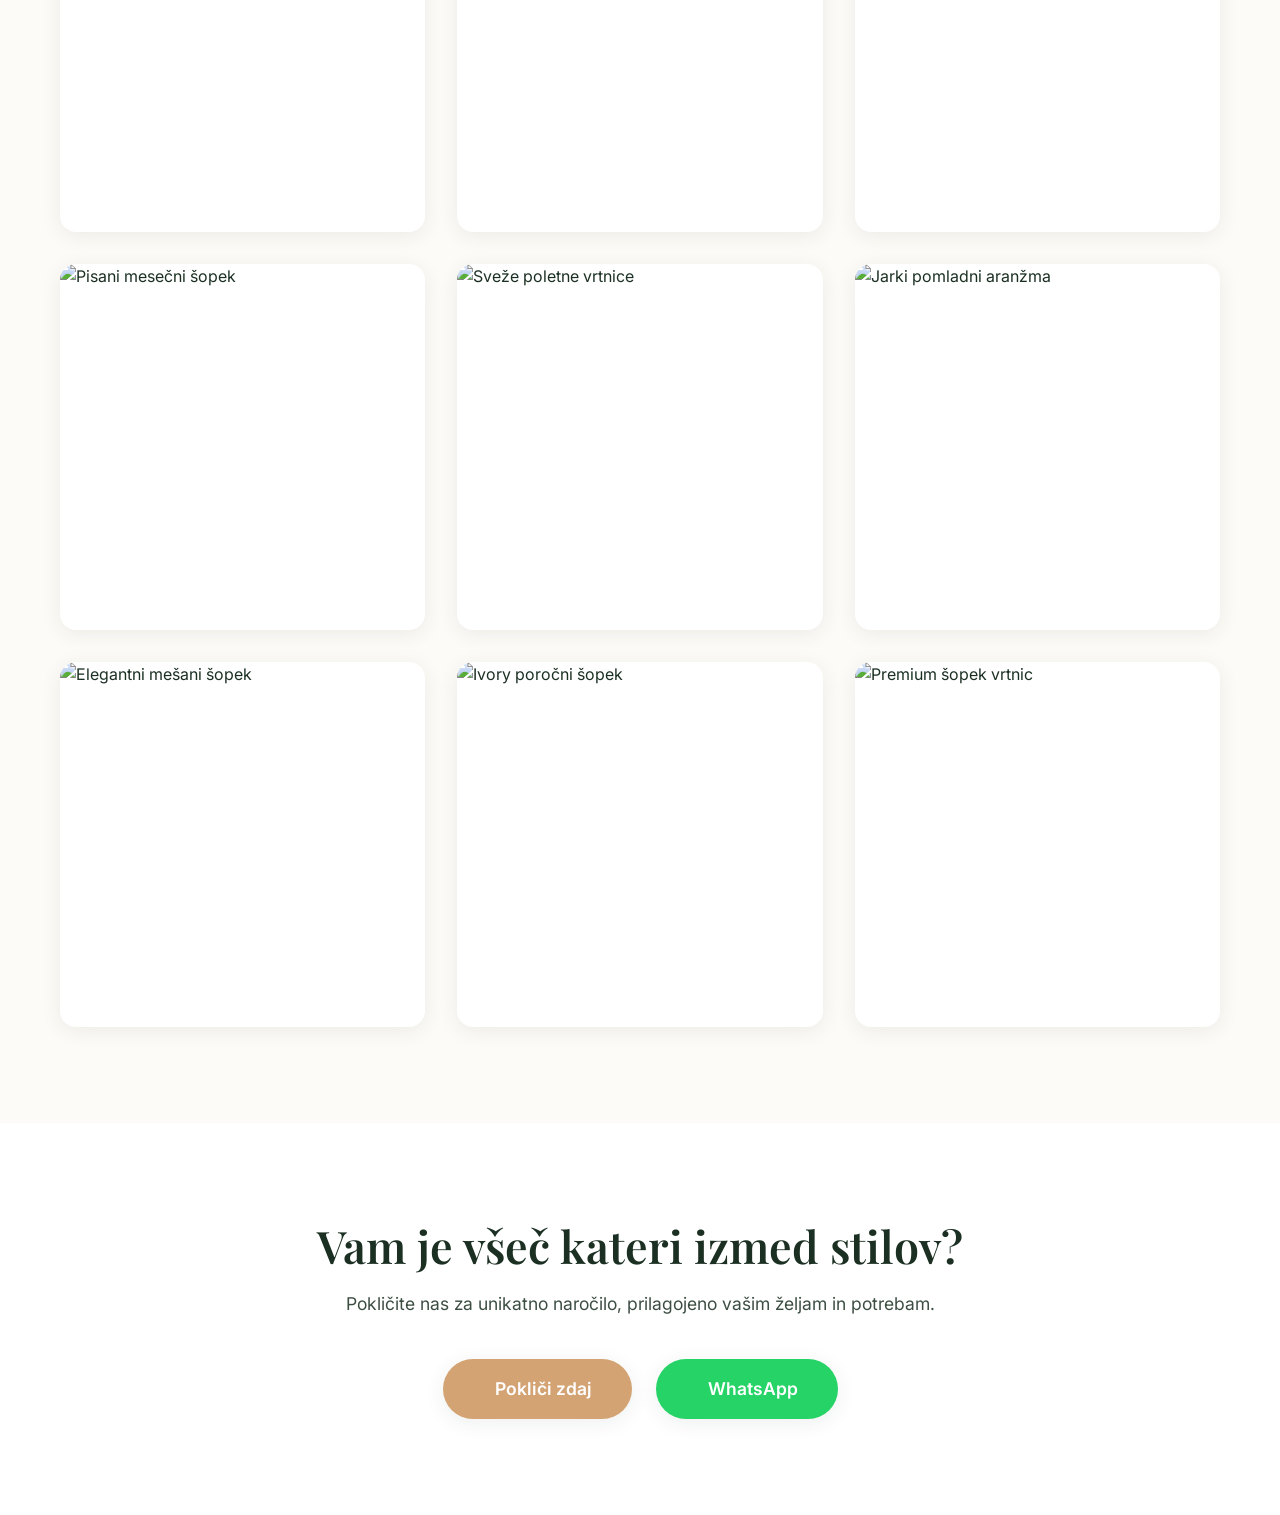
==== commit 4ad00734: "Remove WhatsApp button from all pages" ====
--- a/gallery.html
+++ b/gallery.html
@@ -166,14 +166,6 @@
         </div>
     </div>
 
-    <!-- Sticky WhatsApp Button -->
-    <a href="https://wa.me/38640123456?text=Pozdravljeni,%20zanima%20me%20naročilo%20šopka" 
-       class="whatsapp-button" 
-       target="_blank"
-       aria-label="Naroči preko WhatsApp">
-        <i data-lucide="message-circle"></i>
-    </a>
-
     <!-- Gallery Data -->
     <script id="galleryData" type="application/json">
     [
--- a/styles.css
+++ b/styles.css
@@ -699,47 +699,6 @@
 }
 
 /* ==========================================
-   WhatsApp Button
-   ========================================== */
-
-.whatsapp-button {
-    position: fixed;
-    bottom: 30px;
-    right: 30px;
-    width: 65px;
-    height: 65px;
-    background: #25D366;
-    border-radius: 50%;
-    display: flex;
-    align-items: center;
-    justify-content: center;
-    box-shadow: 0 6px 25px rgba(37, 211, 102, 0.4);
-    z-index: 9999;
-    transition: all 0.3s ease;
-    animation: pulse 2s infinite;
-}
-
-.whatsapp-button:hover {
-    transform: scale(1.1);
-    box-shadow: 0 8px 30px rgba(37, 211, 102, 0.6);
-}
-
-.whatsapp-button svg {
-    width: 35px;
-    height: 35px;
-    color: white;
-}
-
-@keyframes pulse {
-    0%, 100% {
-        box-shadow: 0 6px 25px rgba(37, 211, 102, 0.4);
-    }
-    50% {
-        box-shadow: 0 6px 35px rgba(37, 211, 102, 0.6);
-    }
-}
-
-/* ==========================================
    Responsive Design
    ========================================== */
 
@@ -786,18 +745,6 @@
     .footer-content {
         grid-template-columns: 1fr;
         gap: 2rem;
-    }
-
-    .whatsapp-button {
-        width: 55px;
-        height: 55px;
-        bottom: 20px;
-        right: 20px;
-    }
-
-    .whatsapp-button svg {
-        width: 30px;
-        height: 30px;
     }
 }
 
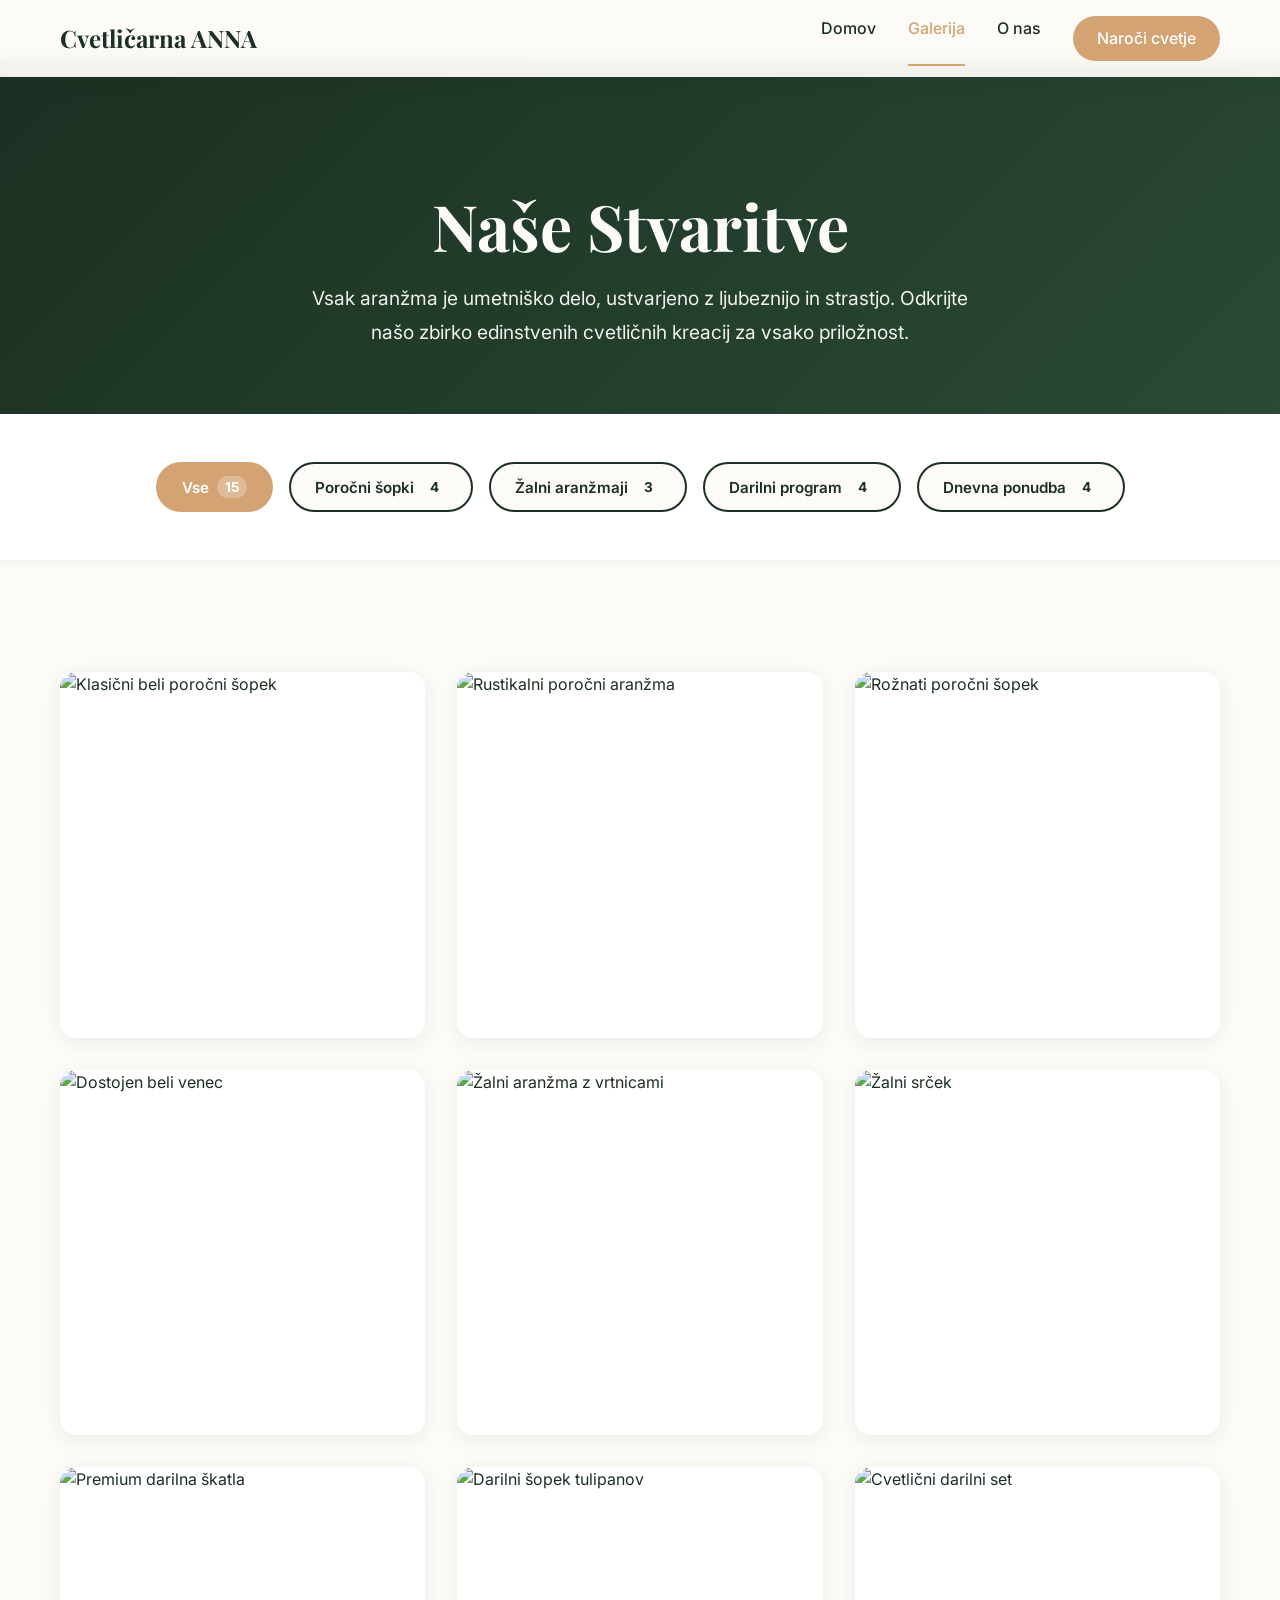
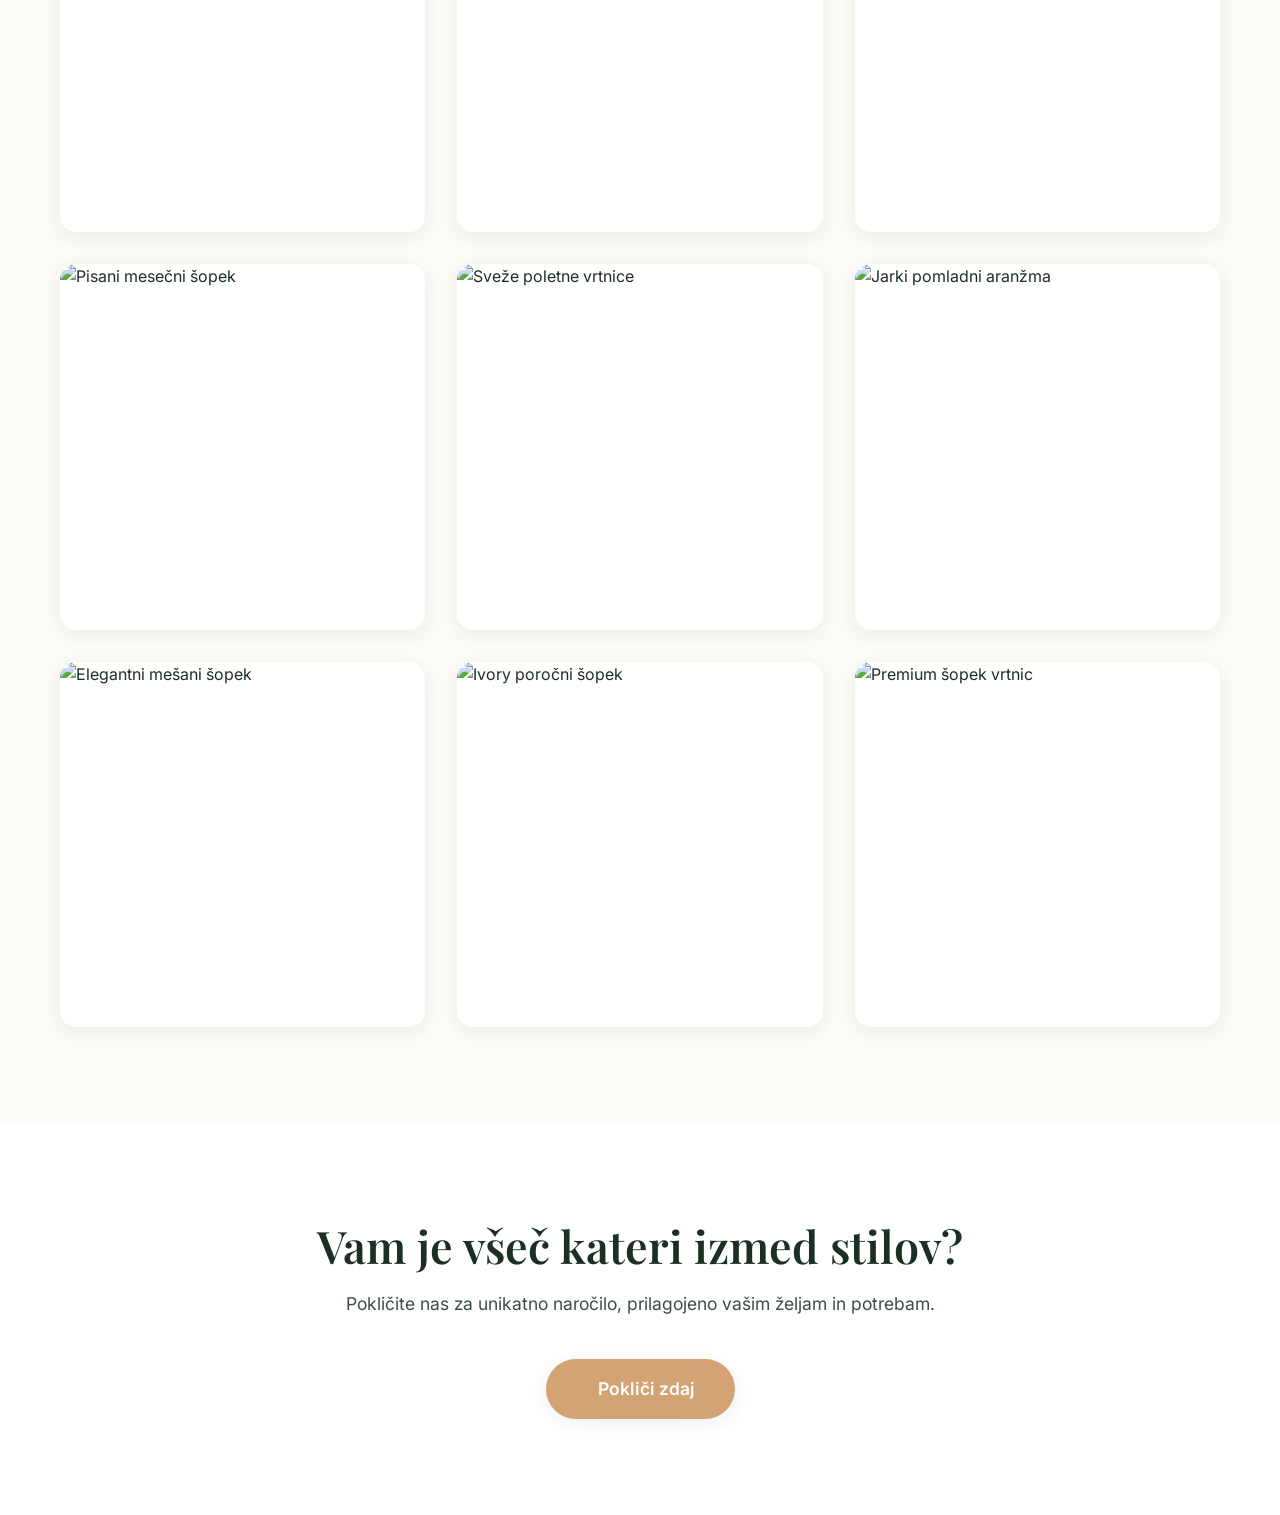
==== commit 42819b74: "Remove WhatsApp button from gallery CTA section" ====
--- a/gallery.html
+++ b/gallery.html
@@ -134,12 +134,6 @@
                         <i data-lucide="phone"></i>
                         Pokliči zdaj
                     </a>
-                    <a href="https://wa.me/38640123456?text=Pozdravljeni,%20zanima%20me%20custom%20aranžma" 
-                       class="cta-btn secondary" 
-                       target="_blank">
-                        <i data-lucide="message-circle"></i>
-                        WhatsApp
-                    </a>
                 </div>
             </div>
         </div>
--- a/gallery.css
+++ b/gallery.css
@@ -293,17 +293,6 @@
 
 .cta-btn.primary:hover {
     background: #c49363;
-    transform: translateY(-3px);
-    box-shadow: var(--hover-shadow);
-}
-
-.cta-btn.secondary {
-    background: #25D366;
-    color: var(--white);
-}
-
-.cta-btn.secondary:hover {
-    background: #1fb855;
     transform: translateY(-3px);
     box-shadow: var(--hover-shadow);
 }
